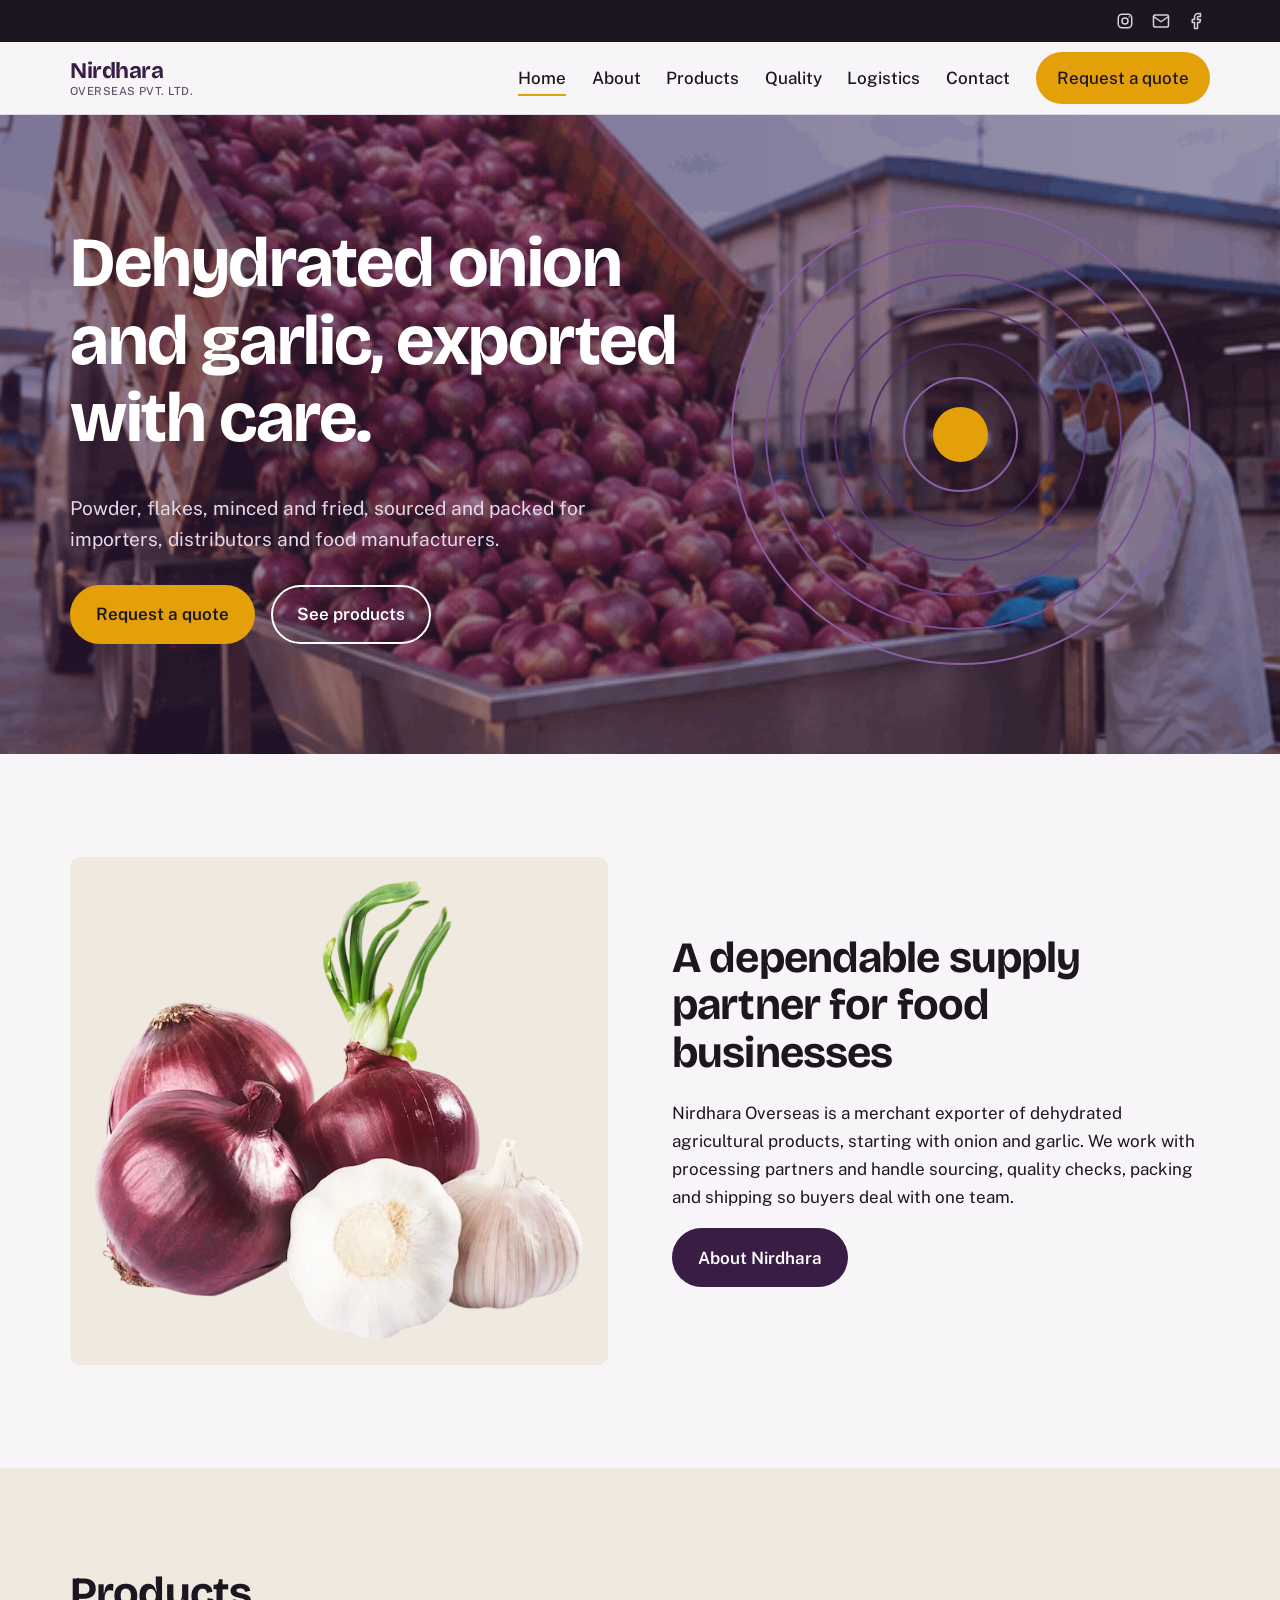
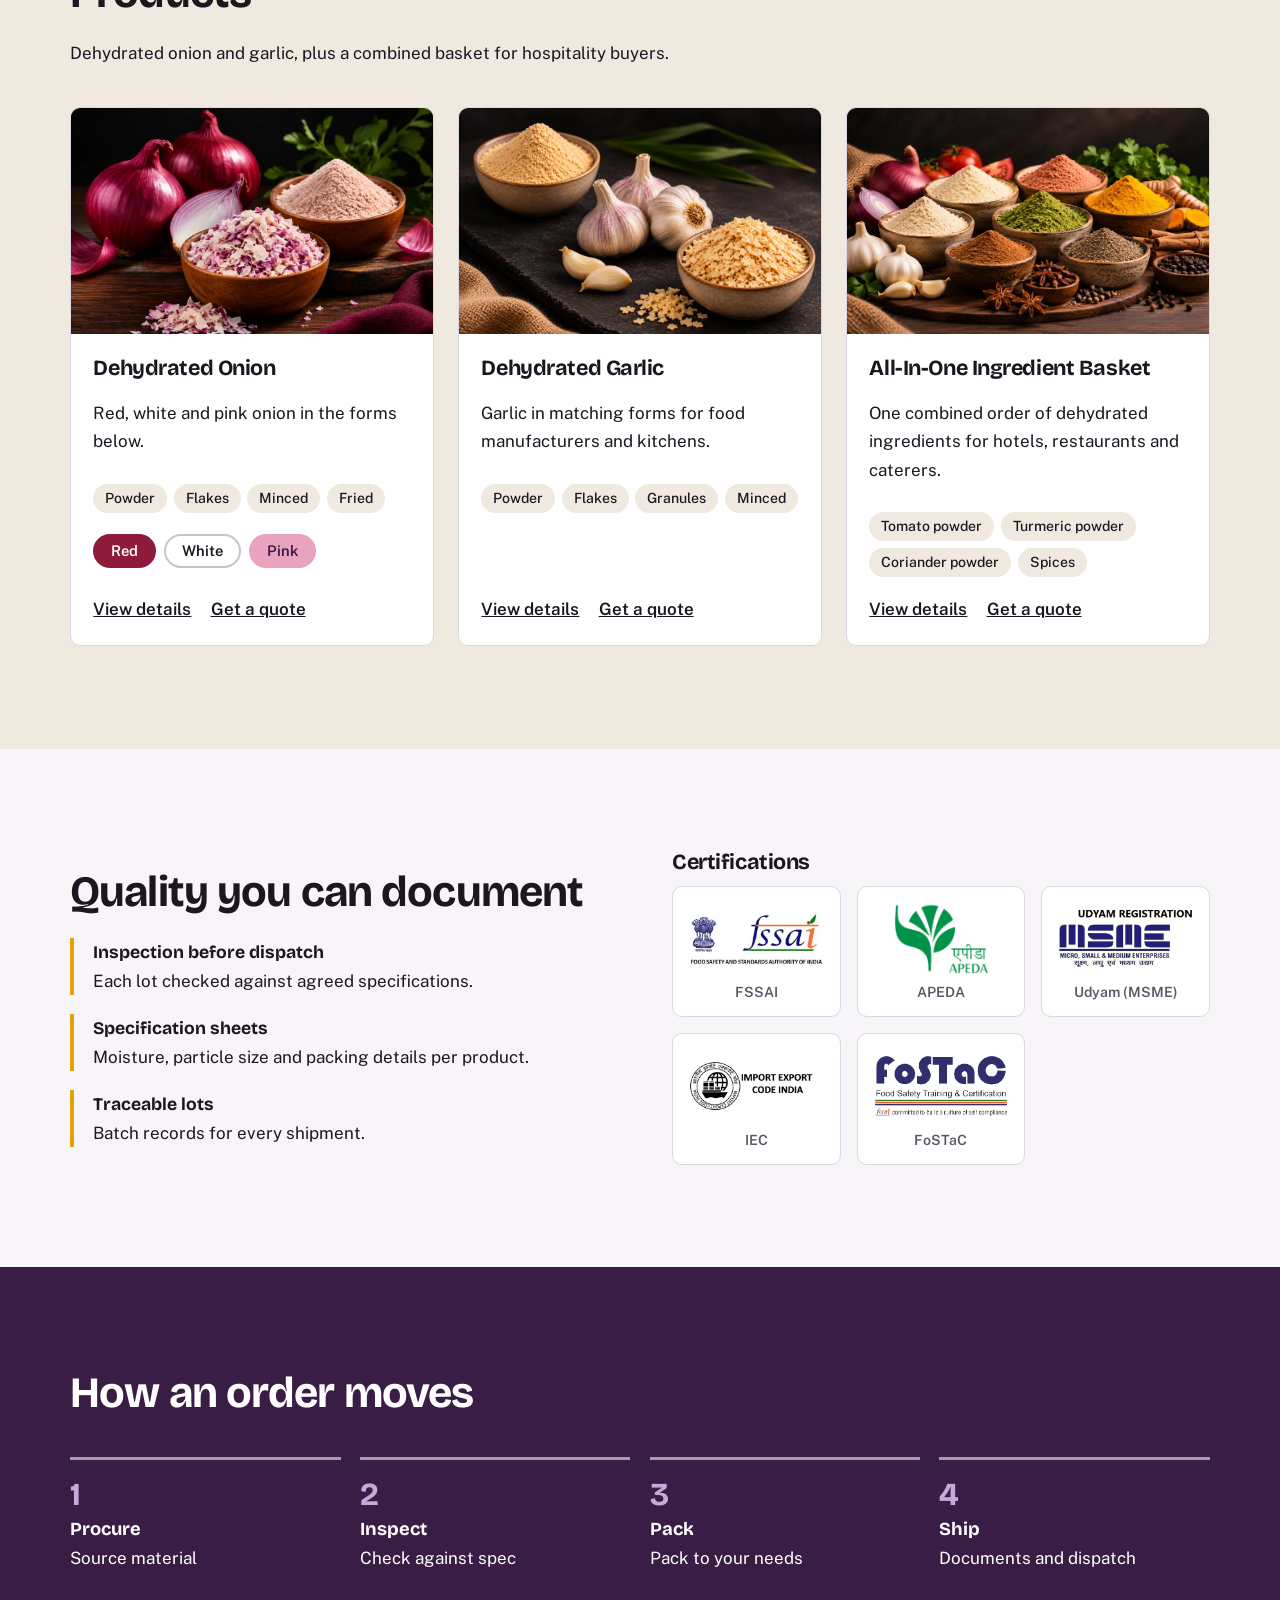
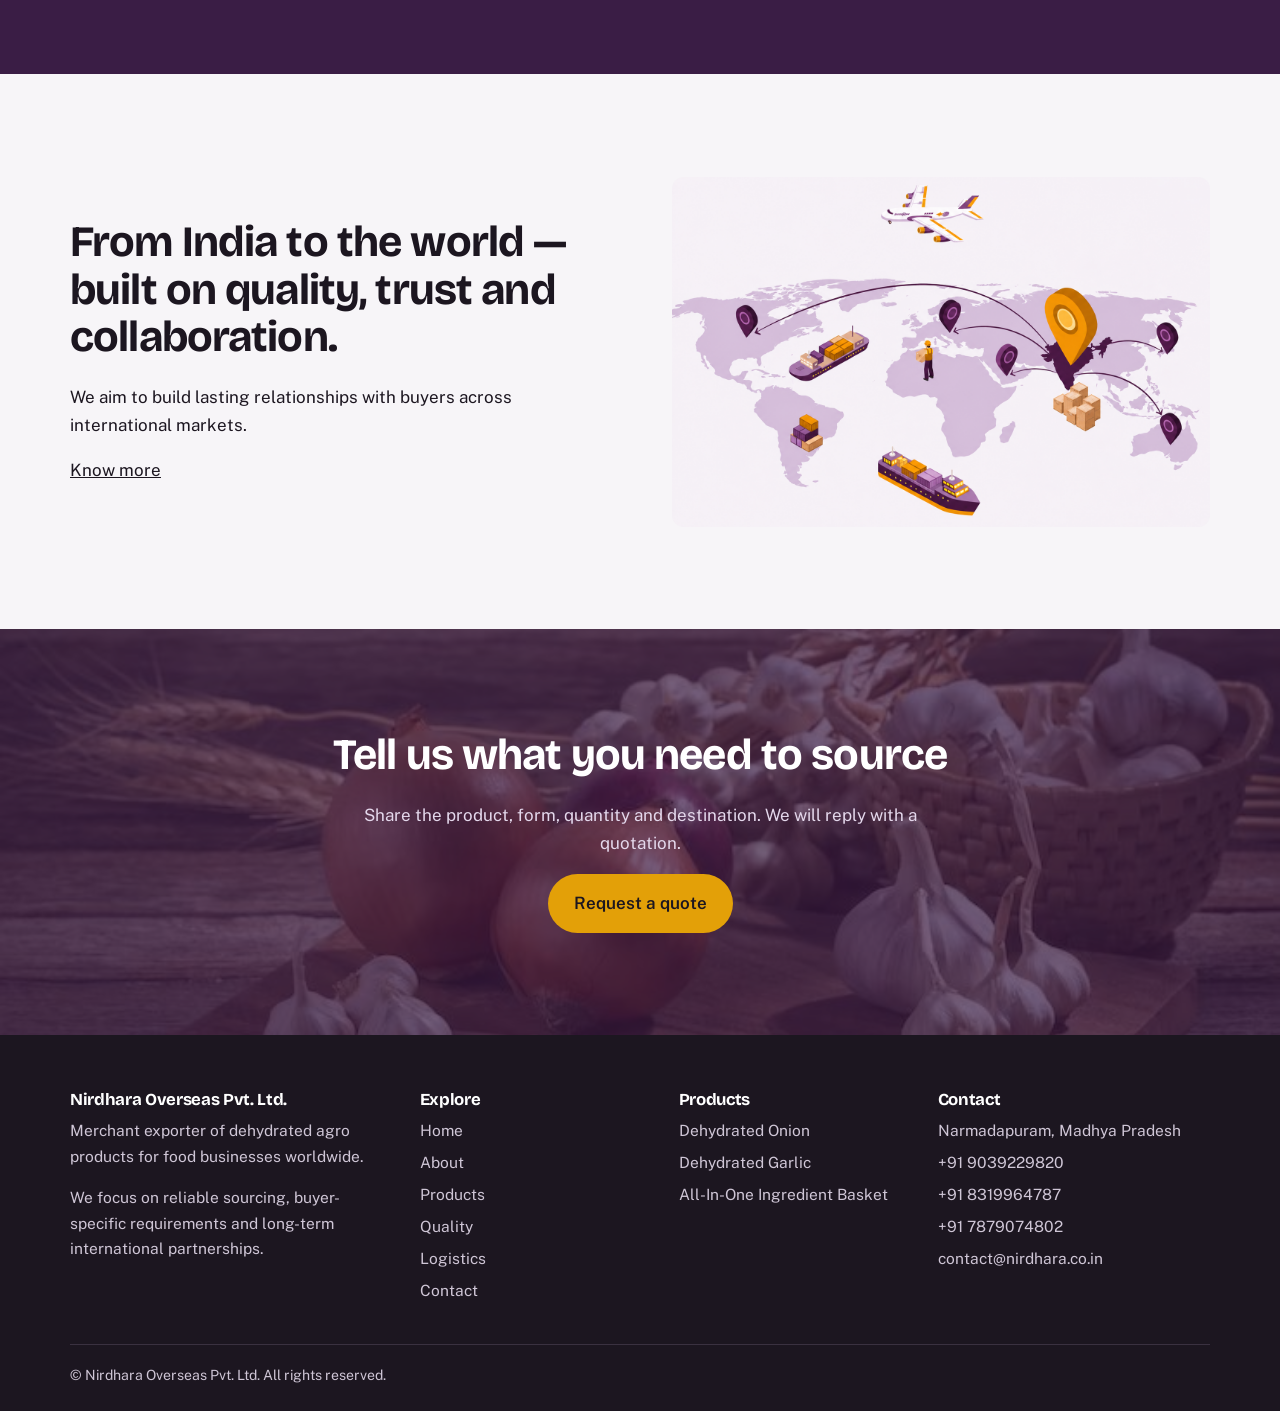
==== nirdhara/index.html @ 06da50ad "Initialize project upload" ====
<!DOCTYPE html>
<html lang="en">

<head>
  <meta charset="utf-8">
  <meta name="viewport" content="width=device-width,initial-scale=1">
  <title>Nirdhara Overseas | Dehydrated Onion & Garlic Exporter from India</title>
  <meta name="description"
    content="Nirdhara Overseas Pvt. Ltd. exports dehydrated onion and garlic powder, flakes, minced and fried, plus HoReCa ingredient baskets. Request a quotation.">
  <link rel="canonical" href="https://nirdhara.co.in/">
  <meta property="og:type" content="website">
  <meta property="og:site_name" content="Nirdhara Overseas">
  <meta property="og:title" content="Nirdhara Overseas | Dehydrated Onion & Garlic Exporter from India">
  <meta property="og:description"
    content="Nirdhara Overseas Pvt. Ltd. exports dehydrated onion and garlic powder, flakes, minced and fried, plus HoReCa ingredient baskets. Request a quotation.">
  <meta property="og:url" content="https://nirdhara.co.in/">
  <meta name="twitter:card" content="summary">
  <meta name="theme-color" content="#3A1D45">
  <link rel="icon"
    href="data:image/svg+xml,%3Csvg xmlns=%27http://www.w3.org/2000/svg%27 viewBox=%270 0 32 32%27%3E%3Ccircle cx=%2716%27 cy=%2716%27 r=%2715%27 fill=%27%233A1D45%27/%3E%3Ccircle cx=%2716%27 cy=%2716%27 r=%276%27 fill=%27%23E3A008%27/%3E%3C/svg%3E">
  <link rel="preconnect" href="https://fonts.googleapis.com">
  <link rel="preconnect" href="https://fonts.gstatic.com" crossorigin>
  <link
    href="https://fonts.googleapis.com/css2?family=Bricolage+Grotesque:opsz,wght@12..96,500;12..96,700&family=Public+Sans:wght@400;500;600&display=swap"
    rel="stylesheet">
  <link rel="stylesheet" href="assets/css/style.css">
  <script
    type="application/ld+json">{"@context":"https://schema.org","@type":"Organization","name":"Nirdhara Overseas Pvt. Ltd.","description":"Exporter of dehydrated onion and garlic products.","url":"https://nirdhara.co.in/","email":"contact@nirdhara.co.in"}</script>
</head>

<body>
  <div id="site-header"></div>
  <main id="main">
    <section class="hero">
      <div class="wrap">
        <div>
          <h1>Dehydrated onion and garlic, exported with care.</h1>
          <p>Powder, flakes, minced and fried, sourced and packed for importers, distributors and food manufacturers.
          </p>
          <div class="cta"><a class="btn btn-primary" href="contact.html#quote">Request a quote</a><a
              class="btn btn-ghost" href="#products">See products</a></div>
        </div>
        <div class="onion" role="img" aria-label="Cross-section of an onion, drawn as concentric rings">
          <i style="--n:0;--c:#8B5FA3"></i><i style="--n:1;--c:#7A4F95"></i><i style="--n:2;--c:#6A4285"></i><i
            style="--n:3;--c:#5C3676"></i><i style="--n:4;--c:#4E2C68"></i><i style="--n:5;--c:#8B5FA3"></i><b></b>
        </div>
      </div>
    </section>


    <section class="section" id="about">
      <div class="wrap split">
        <div class="imgph photo">
          <picture>
            <source srcset="assets/img/onion-garlic.webp" type="image/webp"><img src="assets/img/onion-garlic.png"
              width="620" height="583" alt="Red onions and garlic bulbs" loading="lazy">
          </picture>
        </div>
        <div>
          <h2>A dependable supply partner for food businesses</h2>
          <p>Nirdhara Overseas is a merchant exporter of dehydrated agricultural products, starting with onion and
            garlic. We work with processing partners and handle sourcing, quality checks, packing and shipping so buyers
            deal with one team.</p>

          <a class="btn btn-dark" href="about.html">About Nirdhara</a>
        </div>
      </div>
    </section>

    <section class="section alt" id="products">
      <div class="wrap">
        <div class="head">
          <h2>Products</h2>
          <p>Dehydrated onion and garlic, plus a combined basket for hospitality buyers.</p>
        </div>
        <div class="grid3" id="product-grid"></div>
      </div>
    </section>

    <section class="section">
      <div class="wrap split">
        <div>
          <h2>Quality you can document</h2>
          <ul class="list">
            <li style="--i:1"><strong>Inspection before dispatch</strong>Each lot checked against agreed specifications.
            </li>
            <li><strong>Specification sheets</strong>Moisture, particle size and packing details per product.</li>
            <li><strong>Traceable lots</strong>Batch records for every shipment.</li>
          </ul>
        </div>
        <div>
          <h3>Certifications</h3>
          <div id="cert-logos" class="logos"></div>
        </div>
      </div>
    </section>

    <section class="section dark">
      <div class="wrap">
        <div class="head">
          <h2>How an order moves</h2>
        </div>
        <ol class="steps">
          <li style="--i:0"><strong>Procure</strong><br>Source material</li>
          <li style="--i:2"><strong>Inspect</strong><br>Check against spec</li>
          <li style="--i:3"><strong>Pack</strong><br>Pack to your needs</li>
          <li style="--i:4"><strong>Ship</strong><br>Documents and dispatch</li>
        </ol>
      </div>
    </section>

    <section class="section">
      <div class="wrap split">
        <div>
          <h2>From India to the world — built on quality, trust and collaboration.</h2>
          <p>We aim to build lasting relationships with buyers across international markets.</p>
          <!-- <h3>From India to the world — built on quality, trust and collaboration.</h3> -->
          <p><span></span></p>
          <a href="export-markets.html">Know more</a>
        </div>
        <div class="map-container">
          <img src="assets/img/company-location.png" alt="Nirdhara Overseas office location" class="location-image"
            loading="lazy">
        </div>
        <!-- <div class="imgph" role="img" aria-label="Map placeholder"><span class="ph">Map: markets served</span></div> -->
      </div>
    </section>

    <section class="section cta-band cta-photo">
      <div class="wrap">
        <h2>Tell us what you need to source</h2>
        <p>Share the product, form, quantity and destination. We will reply with a quotation.</p><a
          class="btn btn-primary" href="contact.html#quote">Request a quote</a>
      </div>
    </section>
  </main>
  <div id="site-footer"></div>
  <script defer src="assets/js/data.js"></script>
  <script defer src="assets/js/main.js"></script>
</body>

</html>
---- nirdhara/assets/css/style.css ----
/* Nirdhara Overseas — design tokens */
:root {
    --plum: #3A1D45;
    --plum-2: #55306A;
    --plum-3: #8B5FA3;
    --turmeric: #E3A008;
    --turmeric-d: #8A5F00;
    --paper: #F7F5F8;
    --bone: #EFE9DF;
    --ink: #1C1620;
    --muted: #5E5666;
    --line: #DDD6E3;
    --display: 'Bricolage Grotesque', 'Trebuchet MS', system-ui, sans-serif;
    --body: 'Public Sans', system-ui, sans-serif;
    --w: 1180px;
    --r: 10px;
}

*,
*::before,
*::after {
    box-sizing: border-box
}

html {
    scroll-behavior: smooth
}

body {
    margin: 0;
    font: 400 1.0625rem/1.65 var(--body);
    color: var(--ink);
    background: var(--paper)
}

img {
    max-width: 100%;
    display: block
}

h1,
h2,
h3 {
    font-family: var(--display);
    line-height: 1.1;
    margin: 0 0 .5em;
    letter-spacing: -.02em;
    font-weight: 700
}

h1 {
    font-size: clamp(2.4rem, 5.5vw, 4.4rem)
}

h2 {
    font-size: clamp(1.8rem, 3.4vw, 2.7rem)
}

h3 {
    font-size: 1.35rem
}

p {
    margin: 0 0 1em;
    max-width: 62ch
}

a {
    color: inherit
}

:focus-visible {
    outline: 3px solid var(--turmeric);
    outline-offset: 3px
}

.wrap {
    max-width: var(--w);
    margin: 0 auto;
    padding: 0 1.25rem
}

.section {
    padding: clamp(3.5rem, 8vw, 6.5rem) 0
}

.section.alt {
    background: var(--bone)
}

.section.dark {
    background: var(--plum);
    color: #fff
}

/* .section.dark p {
    color: #E4D8EC
} */

.skip {
    position: absolute;
    left: -999px;
    top: 0;
    background: var(--turmeric);
    color: var(--ink);
    padding: .6rem 1rem;
    z-index: 99
}

.skip:focus {
    left: 0
}

.ph {
    border: 1.5px dashed var(--turmeric-d);
    background: #FFF6DD;
    color: #5B3F00;
    border-radius: 6px;
    padding: .1rem .5rem;
    font-size: .85em
}

.btn {
    display: inline-block;
    padding: .85rem 1.5rem;
    border-radius: 999px;
    font-weight: 600;
    text-decoration: none;
    border: 2px solid transparent;
    transition: transform .2s, background .2s
}

.btn:hover {
    transform: translateY(-2px)
}

.btn-primary {
    background: var(--turmeric);
    color: var(--ink)
}

.btn-primary:hover {
    background: #F0B01F
}

.btn-ghost {
    border-color: currentColor
}

.btn-dark {
    background: var(--plum);
    color: #fff
}

.topbar {
    background: var(--ink);
    color: #D9D0E0;
    font-size: .875rem
}

.topbar .wrap {
    display: flex;
    gap: 1.5rem;
    justify-content: flex-end;
    padding-top: .45rem;
    padding-bottom: .45rem;
    flex-wrap: wrap
}

.topbar a {
    text-decoration: none
}

.site-header {
    position: sticky;
    top: 0;
    z-index: 50;
    background: rgba(247, 245, 248, .94);
    backdrop-filter: blur(8px);
    border-bottom: 1px solid var(--line)
}

.site-header .wrap {
    display: flex;
    align-items: center;
    justify-content: space-between;
    gap: 1rem;
    min-height: 72px
}

.brand {
    font: 700 1.4rem var(--display);
    text-decoration: none;
    color: var(--plum);
    letter-spacing: -.02em
}

.brand small {
    display: block;
    font: 500 .7rem var(--body);
    color: var(--muted);
    letter-spacing: .04em
}

.nav ul {
    display: flex;
    gap: 1.6rem;
    list-style: none;
    margin: 0;
    padding: 0;
    align-items: center
}

.nav a {
    text-decoration: none;
    font-weight: 500;
    padding: .4rem 0;
    border-bottom: 2px solid transparent
}

.nav a:hover,
.nav a[aria-current=page] {
    border-color: var(--turmeric)
}

.nav .btn {
    padding: .6rem 1.2rem
}

.menu-btn {
    display: none;
    background: none;
    border: 2px solid var(--plum);
    border-radius: 8px;
    padding: .45rem .8rem;
    font: 600 .95rem var(--body);
    color: var(--plum)
}

@media(max-width:900px) {
    .menu-btn {
        display: block
    }

    .nav {
        display: none;
        position: absolute;
        left: 0;
        right: 0;
        top: 100%;
        background: var(--paper);
        border-bottom: 1px solid var(--line);
        padding: 1rem 1.25rem 1.5rem
    }

    .nav.open {
        display: block
    }

    .nav ul {
        flex-direction: column;
        align-items: flex-start;
        gap: .6rem
    }
}

.hero {
    background: var(--plum);
    color: #fff;
    overflow: hidden
}

.hero .wrap {
    display: grid;
    grid-template-columns: 1.1fr .9fr;
    gap: 2rem;
    align-items: center;
    padding-top: clamp(3rem, 7vw, 6rem);
    padding-bottom: clamp(3rem, 7vw, 6rem)
}

.hero p {
    color: #E4D8EC;
    font-size: 1.2rem
}

.hero .cta {
    display: flex;
    gap: 1rem;
    flex-wrap: wrap;
    margin-top: 1.8rem
}

.onion {
    position: relative;
    width: min(100%, 460px);
    aspect-ratio: 1;
    margin: auto
}

.onion i {
    position: absolute;
    border-radius: 50%;
    inset: calc(var(--n)*7.5%);
    border: 2px solid var(--c);
    animation: breathe 9s ease-in-out infinite;
    animation-delay: calc(var(--n)*-.7s)
}

.onion b {
    position: absolute;
    inset: 44%;
    border-radius: 50%;
    background: var(--turmeric)
}

@keyframes breathe {
    50% {
        transform: scale(1.035)
    }
}

.hero h1,
.hero p,
.hero .cta {
    animation: rise .8s both
}

.hero p {
    animation-delay: .12s
}

.hero .cta {
    animation-delay: .24s
}

@keyframes rise {
    from {
        opacity: 0;
        transform: translateY(18px)
    }
}

@media(max-width:820px) {
    .hero .wrap {
        grid-template-columns: 1fr
    }

    .onion {
        width: min(70%, 300px);
        order: -1
    }
}

@media(prefers-reduced-motion:reduce) {
    * {
        animation: none !important;
        transition: none !important;
        scroll-behavior: auto
    }
}

.split {
    display: grid;
    grid-template-columns: 1fr 1fr;
    gap: clamp(2rem, 5vw, 4.5rem);
    align-items: center
}

@media(max-width:820px) {
    .split {
        grid-template-columns: 1fr
    }
}

.imgph {
    aspect-ratio: 4/3;
    border-radius: var(--r);
    background: repeating-linear-gradient(135deg, var(--bone), var(--bone) 14px, #E4DCCD 14px, #E4DCCD 28px);
    display: grid;
    place-items: center;
    text-align: center;
    padding: 1rem
}

.head {
    max-width: 680px;
    margin-bottom: 2.5rem
}

.grid3 {
    display: grid;
    grid-template-columns: repeat(3, 1fr);
    gap: 1.5rem
}

@media(max-width:900px) {
    .grid3 {
        grid-template-columns: 1fr
    }
}

.card {
    background: #fff;
    border: 1px solid var(--line);
    border-radius: var(--r);
    overflow: hidden;
    display: flex;
    flex-direction: column
}

.card .imgph {
    aspect-ratio: 16/10;
    border-radius: 0
}

.card .body {
    padding: 1.4rem;
    display: flex;
    flex-direction: column;
    gap: .5rem;
    flex: 1
}

.chips {
    display: flex;
    flex-wrap: wrap;
    gap: .4rem;
    margin: .2rem 0 .6rem;
    padding: 0;
    list-style: none
}

.chips li {
    background: var(--bone);
    border-radius: 999px;
    padding: .2rem .75rem;
    font-size: .88rem;
    font-weight: 500;
    color: var(--ink)
}

.card .links {
    margin-top: auto;
    display: flex;
    gap: 1.2rem;
    font-weight: 600
}

/* .card.basket {
    background: var(--plum);
    color: #fff;
    border-color: var(--plum)
}

.card.basket .chips li {
    background: rgba(255, 255, 255, .16);
    color: #fff
} */

.list {
    list-style: none;
    padding: 0;
    margin: 0;
    display: grid;
    gap: 1.2rem
}

.list li {
    padding-left: 1.2rem;
    border-left: 4px solid var(--turmeric)
}

.list strong {
    display: block;
    font-family: var(--display);
    font-size: 1.1rem
}

.steps {
    display: grid;
    grid-template-columns: repeat(4, 1fr);
    gap: 1.2rem;
    counter-reset: s;
    list-style: none;
    padding: 0;
    margin: 0
}

.steps li {
    counter-increment: s;
    border-top: 3px solid rgba(255, 255, 255, .55);
    padding-top: .9rem;
    position: relative
}

.steps li::after {
    content: "";
    position: absolute;
    top: -3px;
    left: 0;
    right: 0;
    height: 3px;
    background: var(--turmeric);
    transform-origin: left;
    animation: sweep 10s ease-in-out infinite both;
    animation-delay: calc(var(--i)*1.1s)
}

@keyframes sweep {
    0% {
        transform: scaleX(0);
        opacity: 1
    }

    30%,
    80% {
        transform: scaleX(1);
        opacity: 1
    }

    100% {
        transform: scaleX(1);
        opacity: 0
    }
}

.steps li::before {
    content: counter(s);
    font: 700 2rem var(--display);
    color: #C9A8DB;
    display: block
}

.steps strong {
    font-family: var(--display);
    font-size: 1.15rem
}

@media(max-width:820px) {
    .steps {
        grid-template-columns: 1fr 1fr
    }
}

.badges {
    display: flex;
    gap: 1rem;
    flex-wrap: wrap
}

.badge {
    width: 140px;
    height: 96px;
    border: 1.5px dashed var(--muted);
    border-radius: var(--r);
    display: grid;
    place-items: center;
    text-align: center;
    font-size: .85rem;
    color: var(--muted);
    padding: .5rem
}

.map-container {
    width: 100%;
    height: 350px;
    overflow: hidden;
    border-radius: 12px;
}

.location-image {
    width: 100%;
    height: 100%;
    object-fit: cover;
    display: block;
}

.cta-band {
    text-align: center
}

.cta-band p {
    margin-inline: auto
}

.site-footer {
    background: var(--ink);
    color: #CFC6D6;
    padding: 3.5rem 0 1.5rem;
    font-size: .97rem
}

.site-footer .cols {
    display: grid;
    grid-template-columns: 1.4fr 1fr 1fr 1.2fr;
    gap: 2rem
}

.site-footer h3 {
    color: #fff;
    font-size: 1.05rem
}

.site-footer ul {
    list-style: none;
    margin: 0;
    padding: 0;
    display: grid;
    gap: .4rem
}

.site-footer a {
    text-decoration: none
}

.site-footer a:hover {
    color: var(--turmeric)
}

.site-footer .legal {
    border-top: 1px solid #3A3140;
    margin-top: 2.5rem;
    padding-top: 1.2rem;
    font-size: .88rem
}

@media(max-width:820px) {
    .site-footer .cols {
        grid-template-columns: 1fr 1fr
    }
}

/* inner pages */
.page-hero {
    background: var(--plum);
    color: #fff;
    padding: clamp(3rem, 7vw, 5rem) 0
}

.page-hero h1 {
    font-size: clamp(2.2rem, 4.5vw, 3.4rem);
    margin: 0 0 .4em
}

.page-hero p {
    color: #E4D8EC;
    font-size: 1.15rem;
    margin: 0
}

.stack>*+* {
    margin-top: 1.2rem
}

.spec {
    margin-top: 6.5rem;
    width: 100%;
    border-collapse: collapse;
    background: #fff;
    border: 1px solid var(--line);
    font-size: .97rem
}

.spec th,
.spec td {
    text-align: left;
    padding: .7rem 1rem;
    border-bottom: 1px solid var(--line);
    vertical-align: top
}

.spec th {
    width: 38%;
    background: var(--bone);
    font-weight: 600
}

.pdetail {
    padding: 3rem 0;
    border-top: 1px solid var(--line);
    scroll-margin-top: 90px
}

.pdetail:first-of-type {
    border-top: 0
}

.pdetail .split {
    align-items: start
}

.grid2 {
    display: grid;
    grid-template-columns: 1fr 1fr;
    gap: 1.5rem
}

.grid4 {
    display: grid;
    grid-template-columns: repeat(4, 1fr);
    gap: 1.2rem
}

@media(max-width:820px) {

    .grid2,
    .grid4 {
        grid-template-columns: 1fr
    }
}

.tile {
    background: #fff;
    border: 1px solid var(--line);
    border-radius: var(--r);
    padding: 1.3rem
}

.tile h3 {
    font-size: 1.15rem
}

.tile p {
    margin: 0
}

.contact-grid {
    display: grid;
    grid-template-columns: 1.4fr 1fr;
    gap: 3rem;
    align-items: start
}

@media(max-width:900px) {
    .contact-grid {
        grid-template-columns: 1fr
    }
}

.field {
    display: grid;
    gap: .35rem;
    margin-bottom: 1.1rem
}

.field label {
    font-weight: 600
}

.field input,
.field select,
.field textarea {
    font: inherit;
    padding: .75rem .9rem;
    border: 1.5px solid #B9AEC4;
    border-radius: 8px;
    background: #fff;
    color: var(--ink);
    width: 100%
}

.field input:focus,
.field select:focus,
.field textarea:focus {
    outline: 3px solid var(--turmeric);
    outline-offset: 1px;
    border-color: var(--plum)
}

.field [aria-invalid=true] {
    border-color: #B3261E
}

.err {
    color: #B3261E;
    font-size: .9rem;
    min-height: 1.1em
}

.row2 {
    display: grid;
    grid-template-columns: 1fr 1fr;
    gap: 1rem
}

@media(max-width:600px) {
    .row2 {
        grid-template-columns: 1fr
    }
}

.notice {
    border-radius: var(--r);
    padding: 1rem 1.2rem;
    background: #E6F4EA;
    border: 1px solid #9CCFA8
}

.hp {
    position: absolute;
    left: -9999px
}

#site-header {
    display: contents
}

.site-header.scrolled {
    box-shadow: 0 4px 18px rgba(28, 22, 32, .12)
}

.imgph.photo {
    background: var(--bone);
    padding: 1.5rem
}

.imgph.photo img {
    width: 100%;
    height: 100%;
    object-fit: contain
}

.imgph.cover {
    padding: 0;
    overflow: hidden;
    background: var(--bone);
    display: block
}

.imgph.cover picture {
    display: block;
    width: 100%;
    height: 100%
}

.imgph.cover img {
    width: 100%;
    height: 100%;
    object-fit: cover
}

/* hero backdrop (animated GIF under a plum film) */
.hero {
    position: relative;
    isolation: isolate
}

.hero::before {
    content: "";
    position: absolute;
    inset: 0;
    z-index: -2;
    background: url(../img/hero-backdrop-slow.gif) center/cover no-repeat
}

.hero::after {
    content: "";
    position: absolute;
    inset: 0;
    z-index: -1;
    background: linear-gradient(90deg, rgba(58, 29, 69, .55) 0%, rgba(58, 29, 69, .50) 55%, rgba(58, 29, 69, .45) 100%)
}

@media(prefers-reduced-motion:reduce) {
    .hero::before {
        background-image: url(../img/hero-backdrop-slow.gif)
    }
}

/* closing CTA backdrop */
.section.cta-photo {
    position: relative;
    isolation: isolate;
    background: var(--plum);
    color: #fff
}

.cta-photo::before {
    content: "";
    position: absolute;
    inset: 0;
    z-index: -2;
    background: url(../img/cta-backdrop.jpg) center 40%/cover no-repeat
}

.cta-photo::after {
    content: "";
    position: absolute;
    inset: 0;
    z-index: -1;
    background: rgba(58, 29, 69, .7)
}

.cta-photo p {
    color: #E4D8EC
}

/* onion varieties (colour-coded) */
.variants,
.vtabs {
    display: flex;
    gap: .5rem;
    flex-wrap: wrap
}

.variants {
    margin: .2rem 0 .6rem
}

.vbtn {
    display: inline-block;
    padding: .4rem 1rem;
    border-radius: 999px;
    font: 600 .92rem var(--body);
    text-decoration: none;
    border: 2px solid transparent;
    cursor: pointer;
    transition: transform .2s
}

.vbtn:hover {
    transform: translateY(-2px)
}

.vbtn.red {
    background: #8E1B3A;
    color: #fff
}

.vbtn.white {
    background: #fff;
    color: var(--ink);
    border-color: #C9C1D0
}

.vbtn.pink {
    background: #E9A3BE;
    color: #3A1D45
}

.vtabs .vbtn {
    padding: .6rem 1.4rem;
    font-size: 1rem
}

.vtabs .vbtn[aria-pressed=true] {
    box-shadow: 0 0 0 3px var(--paper), 0 0 0 6px var(--plum)
}

/* forms gallery */
.forms {
    margin-top: 1rem
}

.vnote {
    margin: 1rem 0 1.2rem
}

.forms-grid {
    display: grid;
    grid-template-columns: repeat(4, 1fr);
    gap: 1rem
}

@media(max-width:820px) {
    .forms-grid {
        grid-template-columns: 1fr 1fr
    }
}

.fig {
    margin: 0
}

.fig .frame {
    aspect-ratio: 1/1;
    border-radius: var(--r);
    overflow: hidden;
    display: grid;
    place-items: center;
    text-align: center;
    background: repeating-linear-gradient(135deg, var(--bone), var(--bone) 14px, #E4DCCD 14px, #E4DCCD 28px)
}

.fig img {
    width: 100%;
    height: 100%;
    object-fit: cover
}

.fig figcaption {
    font: 700 1.05rem var(--display);
    margin-top: .6rem;
    text-align: center
}

.vtabs {
    padding: 6px
}

/* for product.html */
.packaging-section p {
    max-width: none;
    width: 100%;
}
/* top bar icons */
.topbar .wrap{gap:.5rem}
.topbar a{display:inline-flex;align-items:center;padding:.3rem;border-radius:6px}
.topbar a:hover{color:var(--turmeric)}
.topbar svg{width:18px;height:18px}
/* gallery tiles show the whole bowl */
.fig .frame{aspect-ratio:4/3}
/* certification logos */
.logos{display:grid;grid-template-columns:repeat(auto-fill,minmax(150px,1fr));gap:1rem}
.logo{margin:0;background:#fff;border:1px solid var(--line);border-radius:var(--r);padding:1rem;display:flex;flex-direction:column;align-items:center;gap:.6rem}
.logo-img{height:72px;width:100%;display:grid;place-items:center}
.logo-img img{max-width:100%;max-height:100%;width:auto;height:auto;object-fit:contain}
.logo figcaption{font:600 .88rem var(--body);color:var(--muted);text-align:center}
/* certificate details dropdown */
.cert-details{margin-top:1.8rem}
.chev{display:inline-block;width:.55rem;height:.55rem;margin-left:.7rem;border-right:2px solid currentColor;border-bottom:2px solid currentColor;transform:rotate(45deg) translateY(-2px);transition:transform .3s}
.cert-toggle[aria-expanded=true] .chev{transform:rotate(-135deg) translateY(-2px)}
.cert-panel{display:grid;grid-template-rows:0fr;visibility:hidden;transition:grid-template-rows .35s ease,visibility 0s .35s}
.cert-panel.open{grid-template-rows:1fr;visibility:visible;transition-delay:0s}
.cert-inner{overflow:hidden;min-height:0}
.tablewrap{overflow-x:auto;margin-top:1.2rem}
.cert-table thead th{background:var(--plum);color:#fff;width:auto}
.cert-table td{padding:.7rem 1rem;border-bottom:1px solid var(--line)}
.cert-table td:first-child{font-weight:600;width:50%}
.spec.cert-table{margin-top:0}
.logo-img img{max-height:72px}

/* compliance tiles */
.lead{max-width:75ch;margin-bottom:1.8rem}
.ctile h3{display:flex;align-items:center;gap:.8rem;font-size:1.15rem}
.ticon{flex:none;width:42px;height:42px;border-radius:50%;background:var(--plum);color:#fff;display:grid;place-items:center}
.ticon svg{width:20px;height:20px}
/* form: required star, conditional field */
.req{color:#C0262D;margin-left:.2rem;font-size:.9em}
.field[hidden]{display:none}

.imgph.sq{aspect-ratio:1/1}
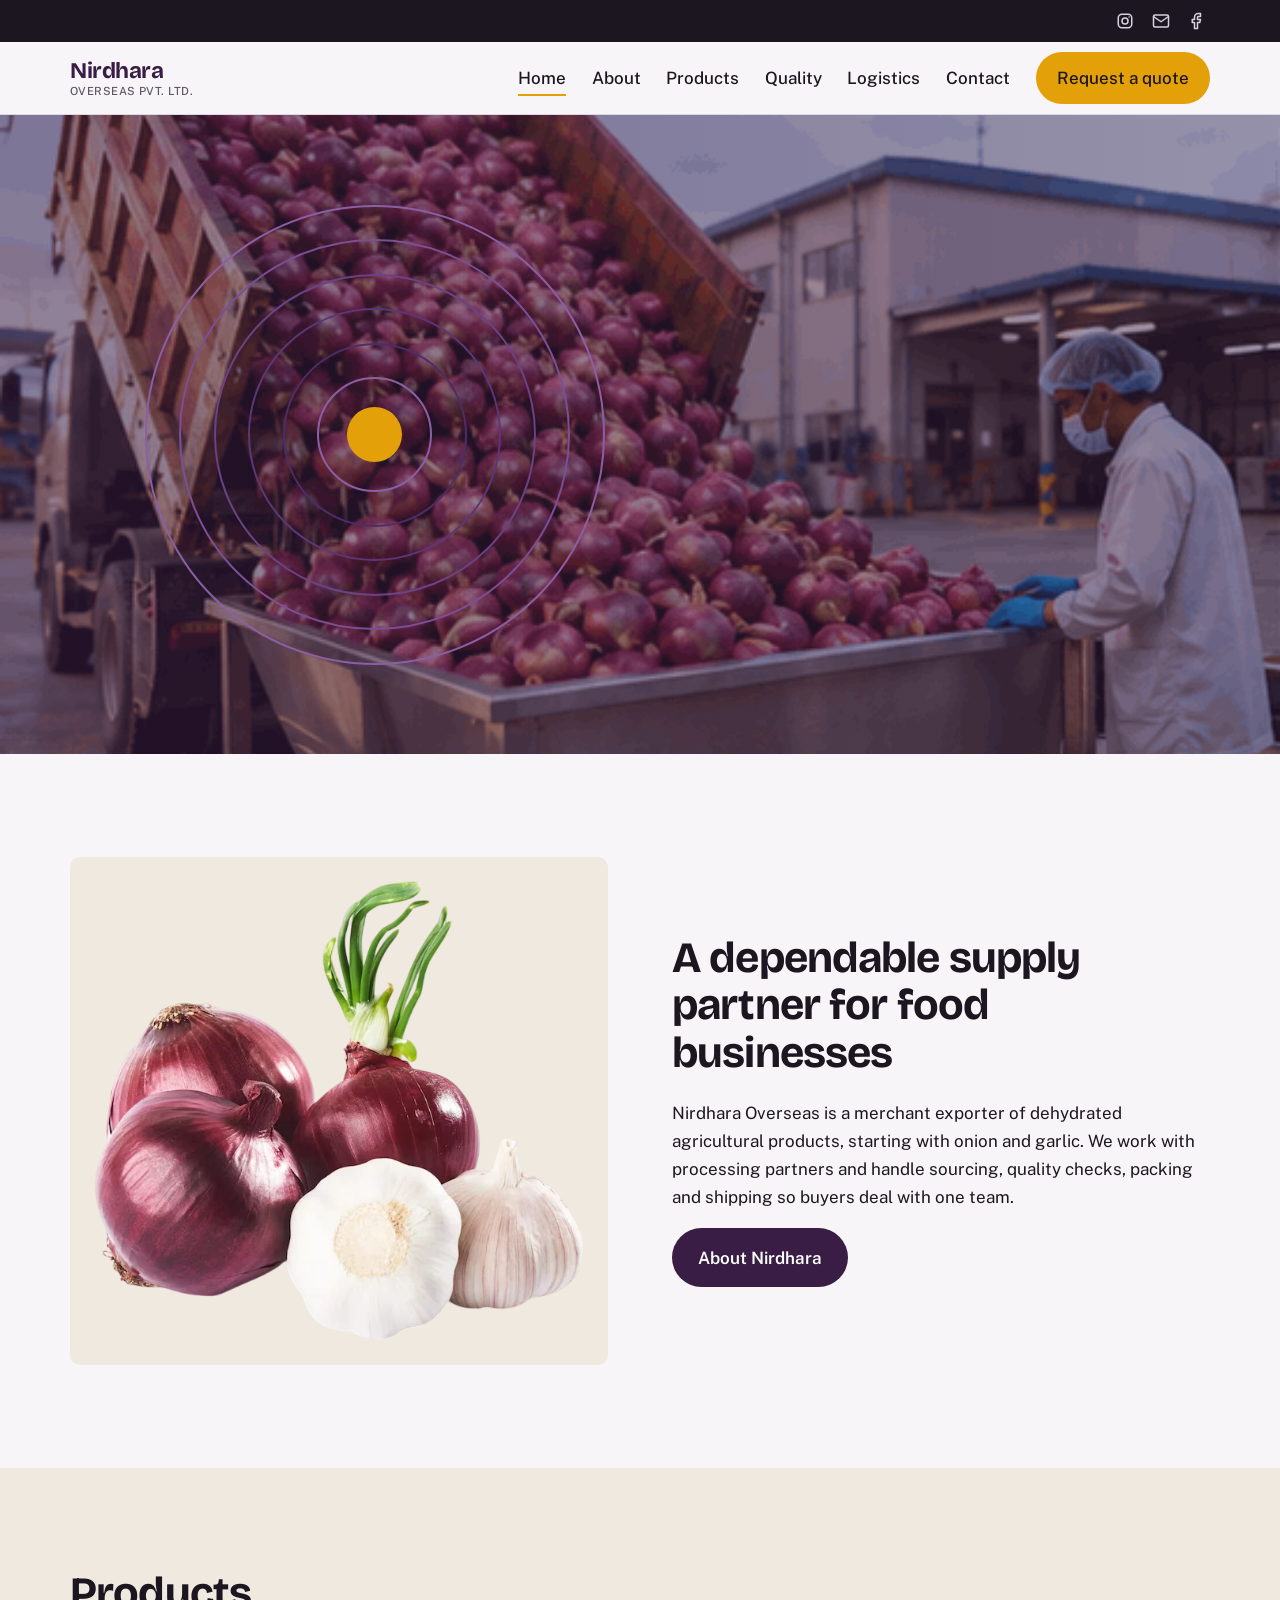
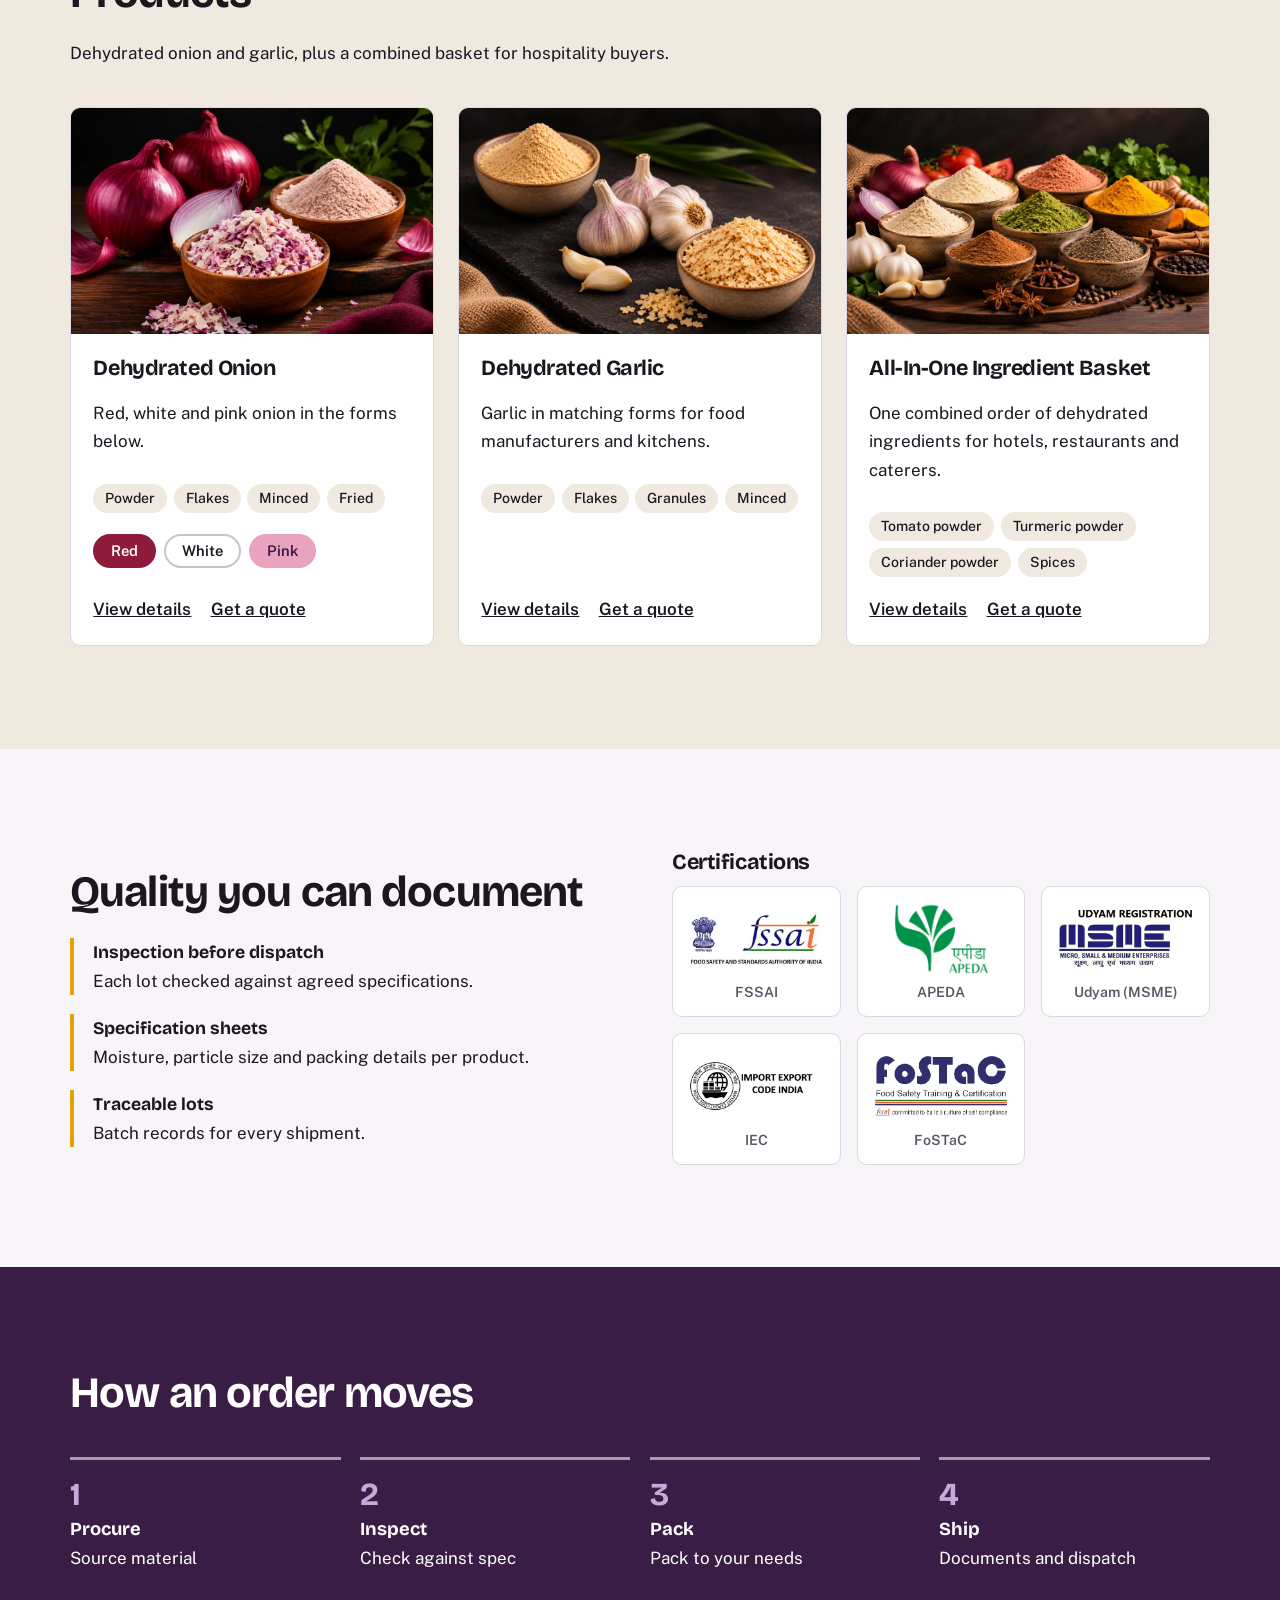
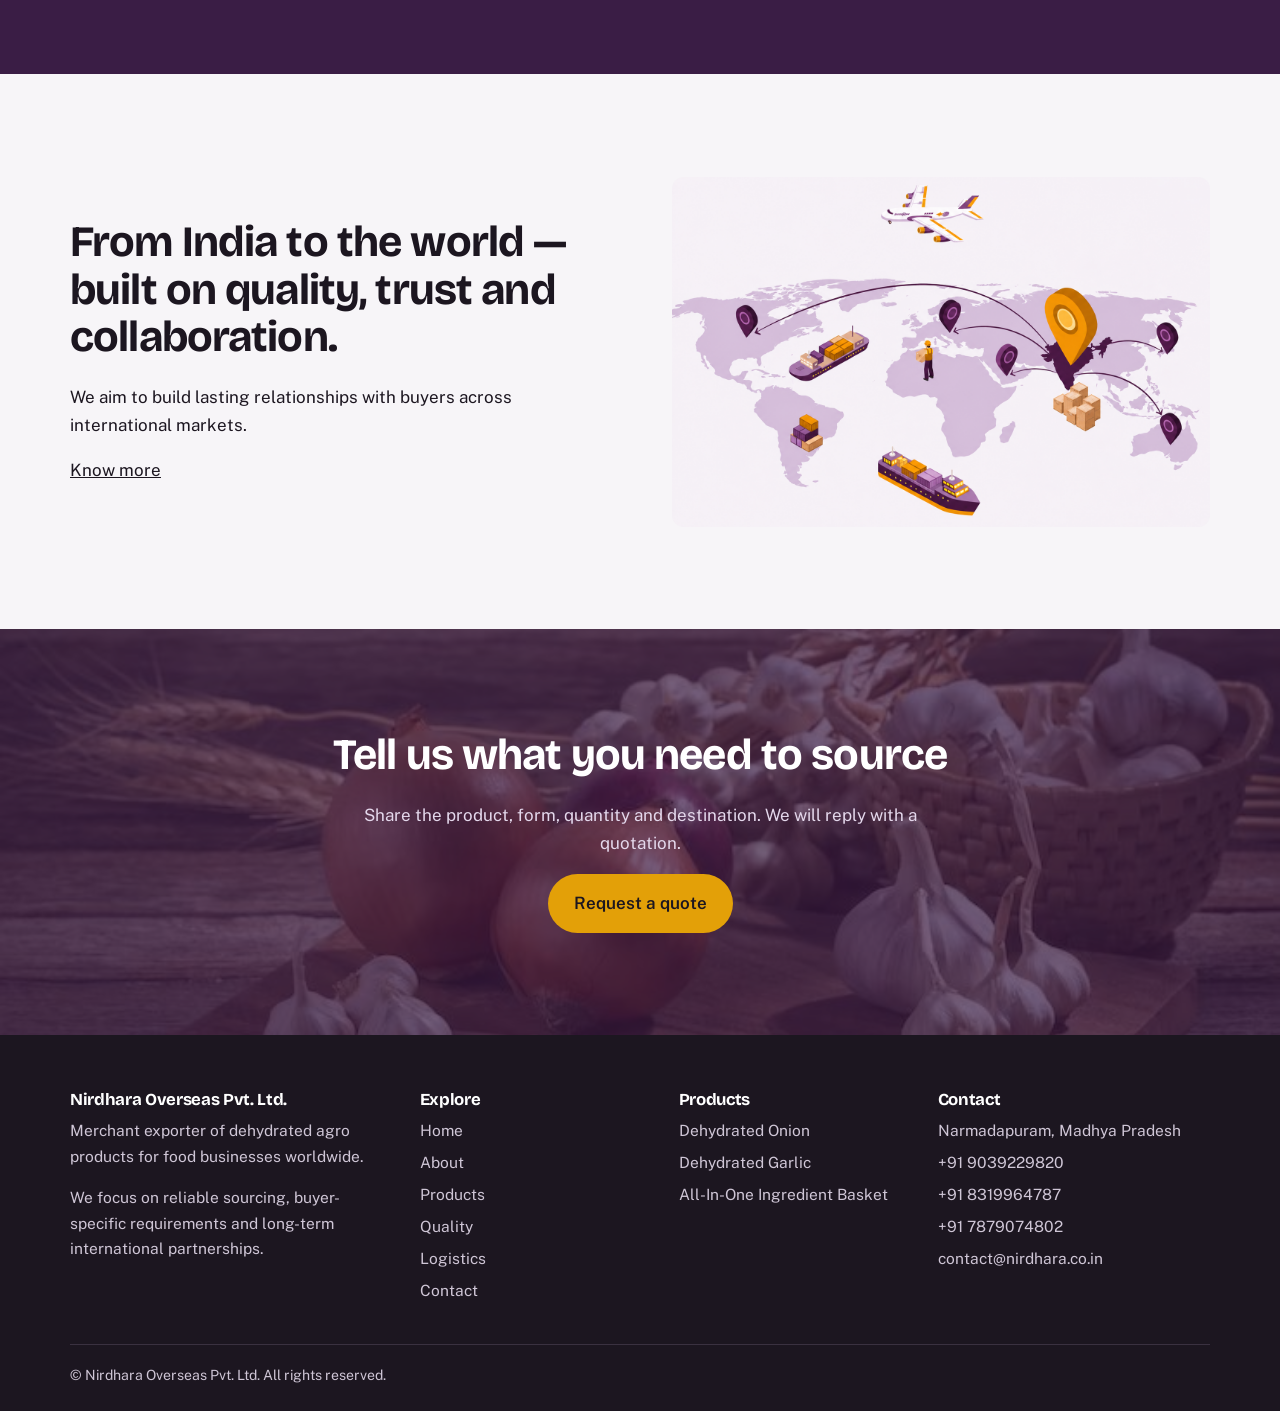
==== commit 792e3e9b: "trial" ====
--- a/nirdhara/index.html
+++ b/nirdhara/index.html
@@ -33,13 +33,13 @@
   <main id="main">
     <section class="hero">
       <div class="wrap">
-        <div>
+        <!-- <div>
           <h1>Dehydrated onion and garlic, exported with care.</h1>
           <p>Powder, flakes, minced and fried, sourced and packed for importers, distributors and food manufacturers.
           </p>
           <div class="cta"><a class="btn btn-primary" href="contact.html#quote">Request a quote</a><a
               class="btn btn-ghost" href="#products">See products</a></div>
-        </div>
+        </div> -->
         <div class="onion" role="img" aria-label="Cross-section of an onion, drawn as concentric rings">
           <i style="--n:0;--c:#8B5FA3"></i><i style="--n:1;--c:#7A4F95"></i><i style="--n:2;--c:#6A4285"></i><i
             style="--n:3;--c:#5C3676"></i><i style="--n:4;--c:#4E2C68"></i><i style="--n:5;--c:#8B5FA3"></i><b></b>
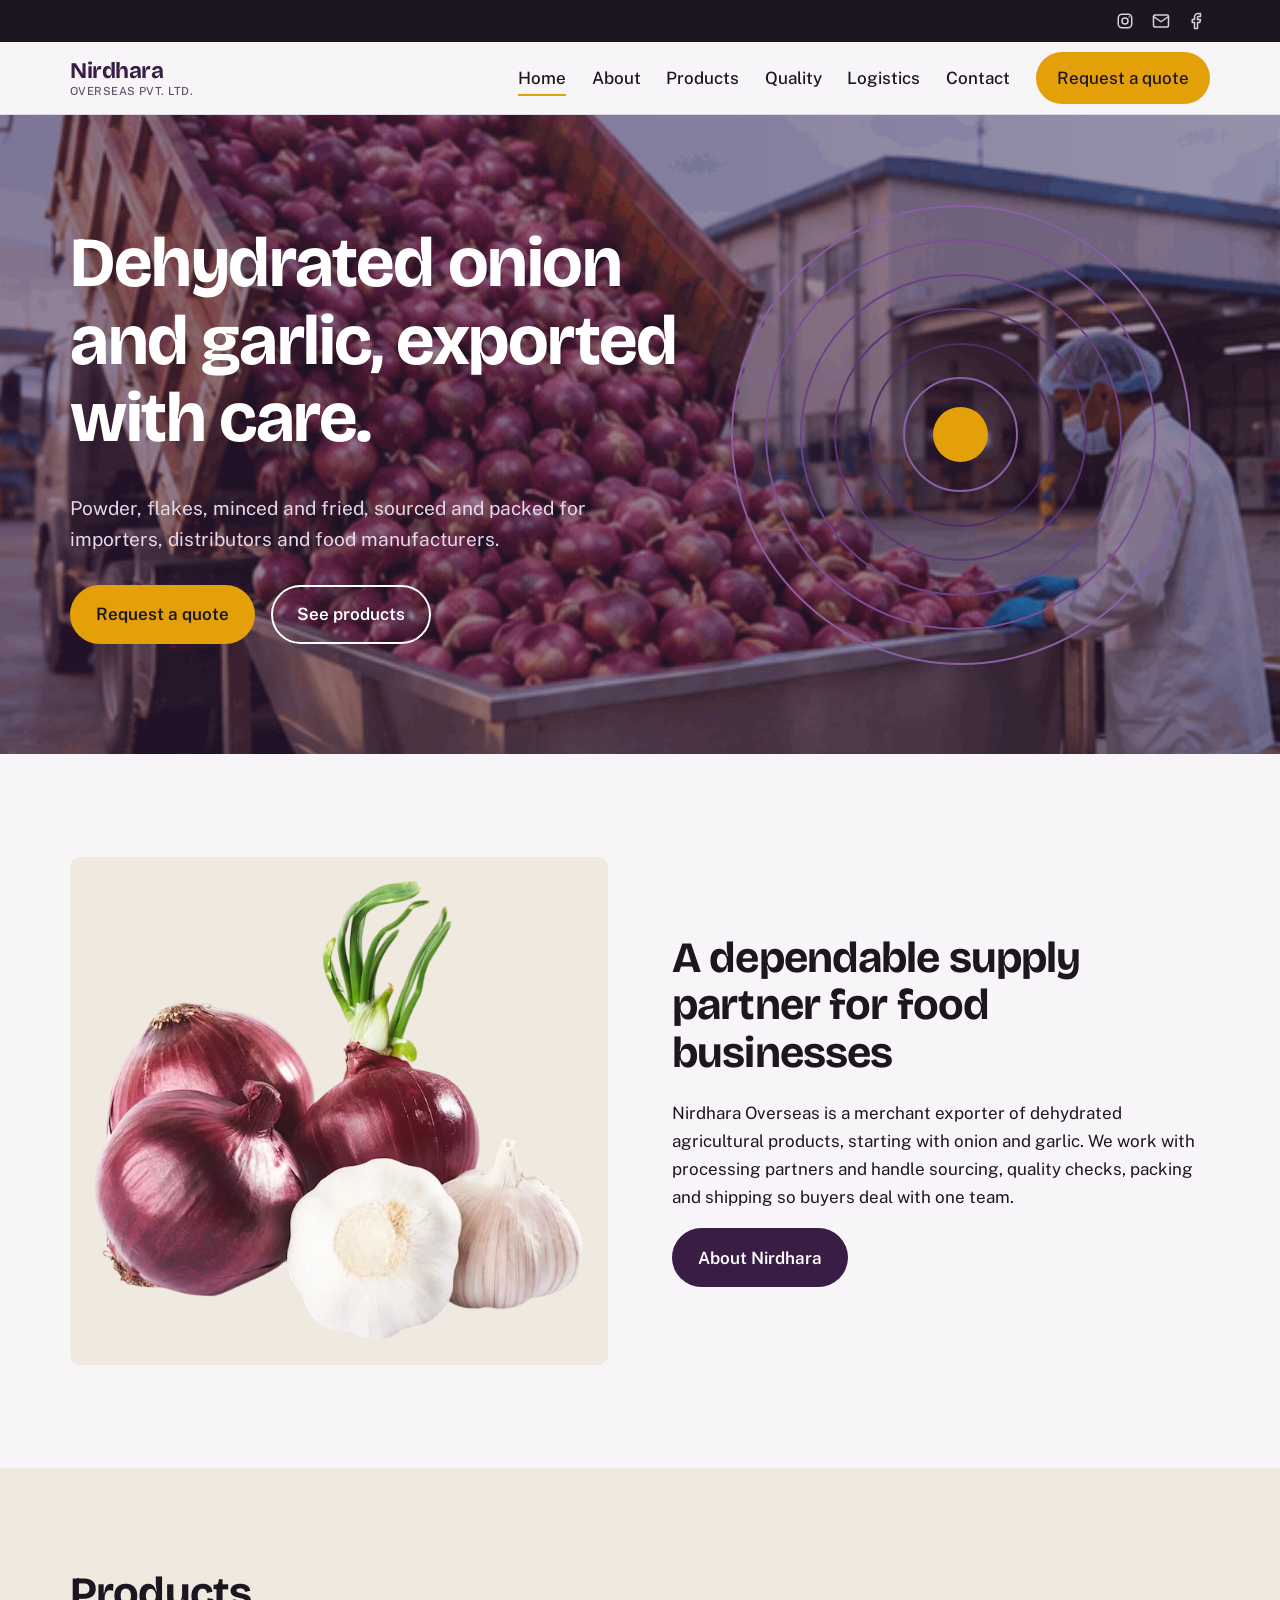
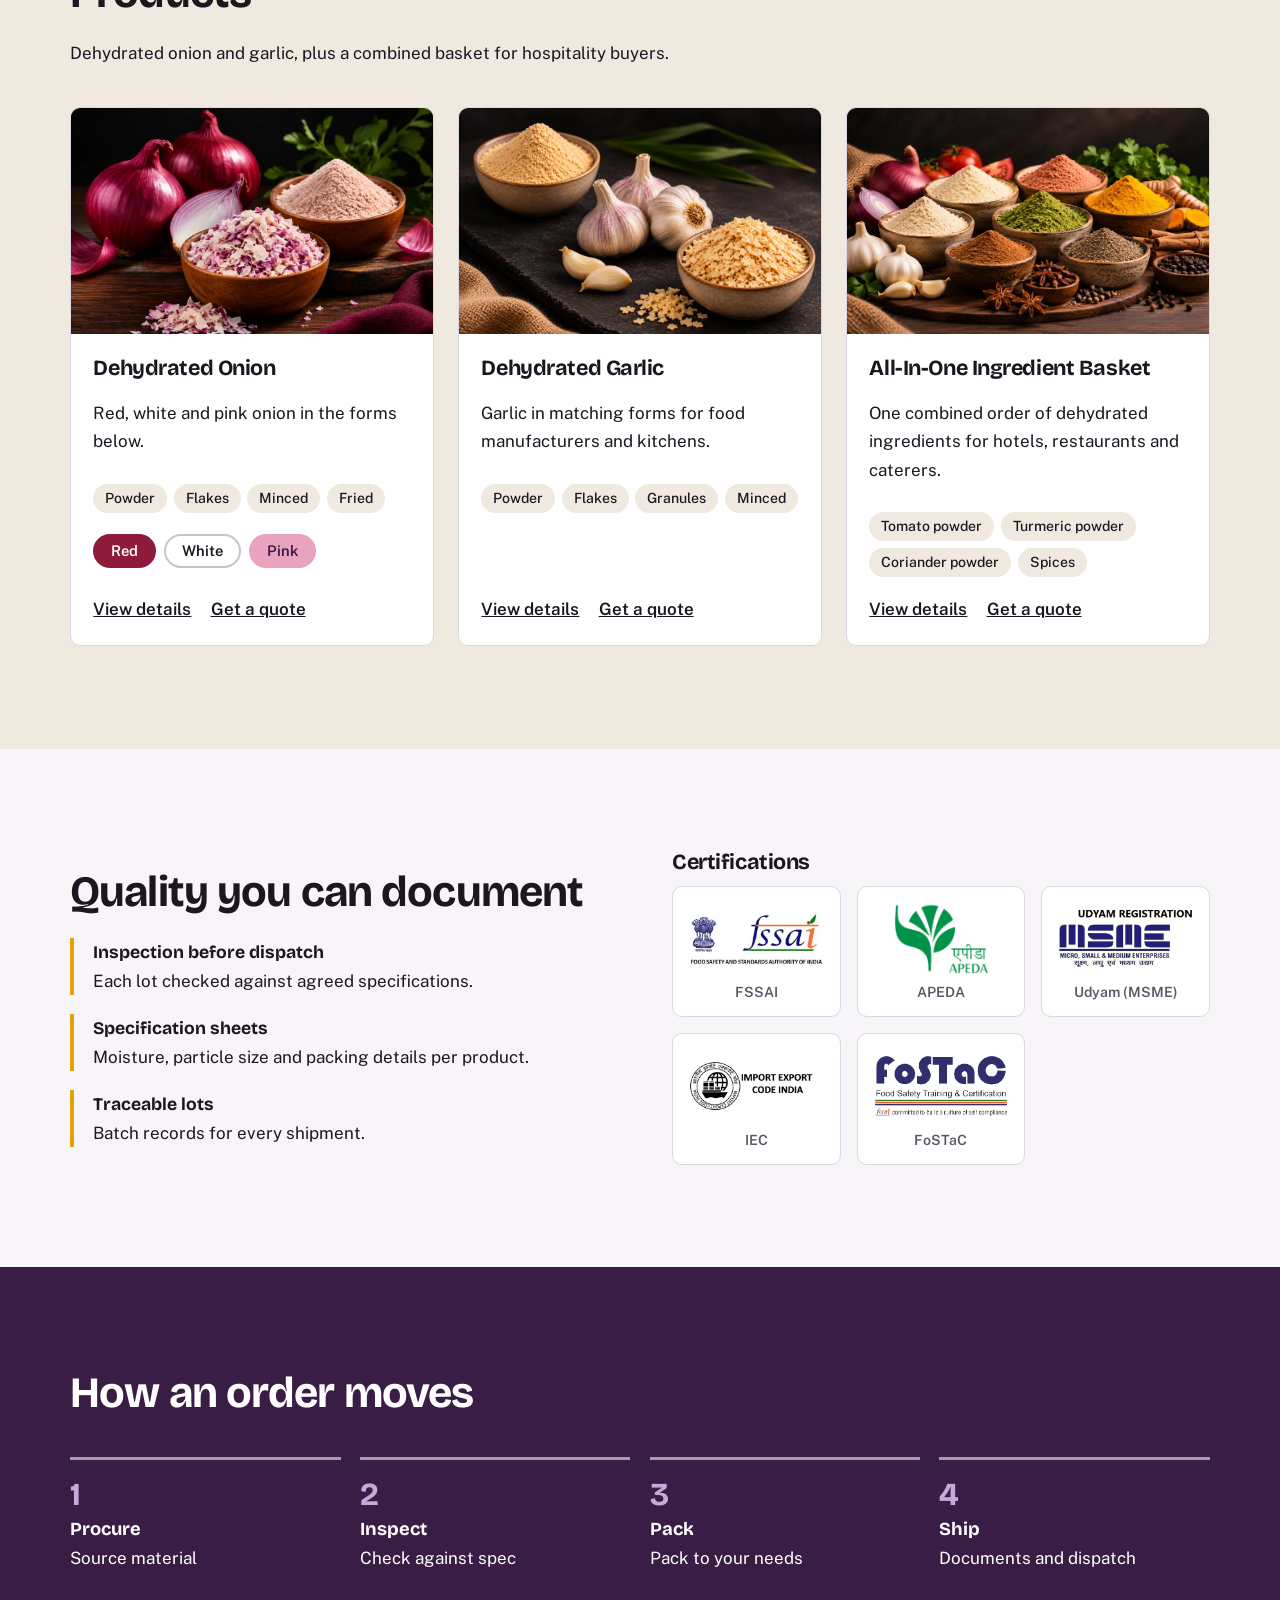
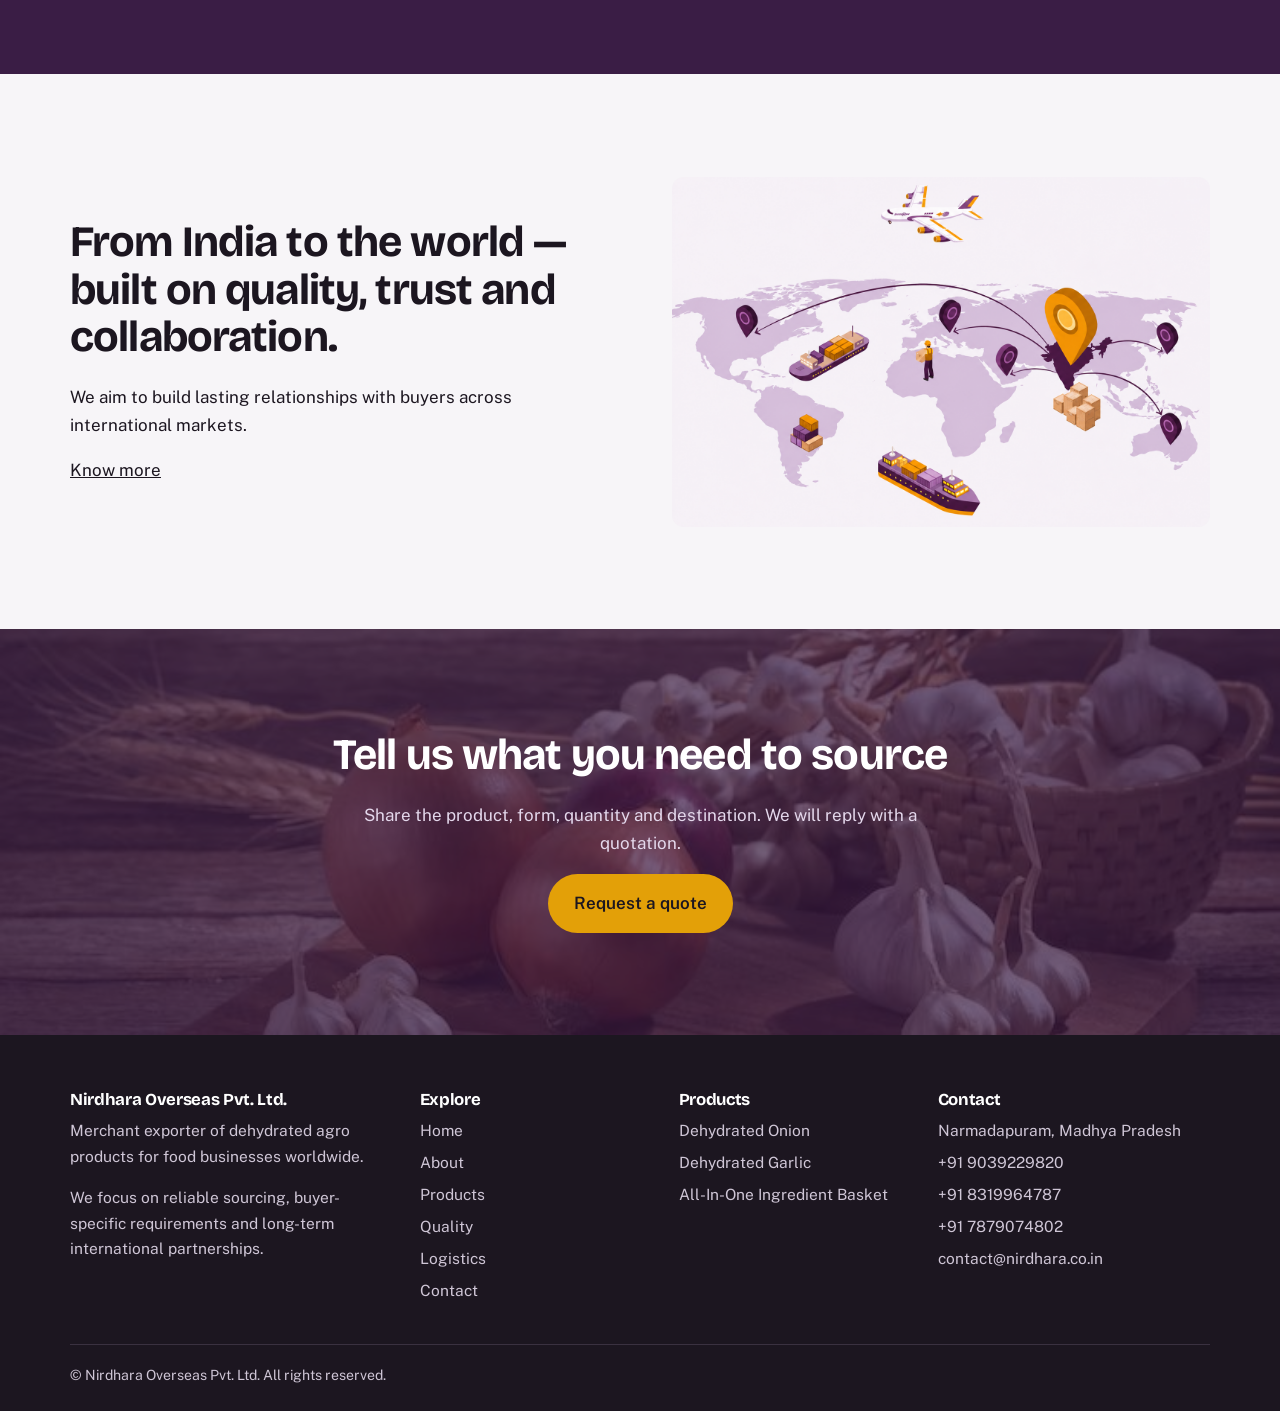
==== commit c00dc7fb: "trial done" ====
--- a/nirdhara/index.html
+++ b/nirdhara/index.html
@@ -33,13 +33,13 @@
   <main id="main">
     <section class="hero">
       <div class="wrap">
-        <!-- <div>
+        <div>
           <h1>Dehydrated onion and garlic, exported with care.</h1>
           <p>Powder, flakes, minced and fried, sourced and packed for importers, distributors and food manufacturers.
           </p>
           <div class="cta"><a class="btn btn-primary" href="contact.html#quote">Request a quote</a><a
               class="btn btn-ghost" href="#products">See products</a></div>
-        </div> -->
+        </div>
         <div class="onion" role="img" aria-label="Cross-section of an onion, drawn as concentric rings">
           <i style="--n:0;--c:#8B5FA3"></i><i style="--n:1;--c:#7A4F95"></i><i style="--n:2;--c:#6A4285"></i><i
             style="--n:3;--c:#5C3676"></i><i style="--n:4;--c:#4E2C68"></i><i style="--n:5;--c:#8B5FA3"></i><b></b>
